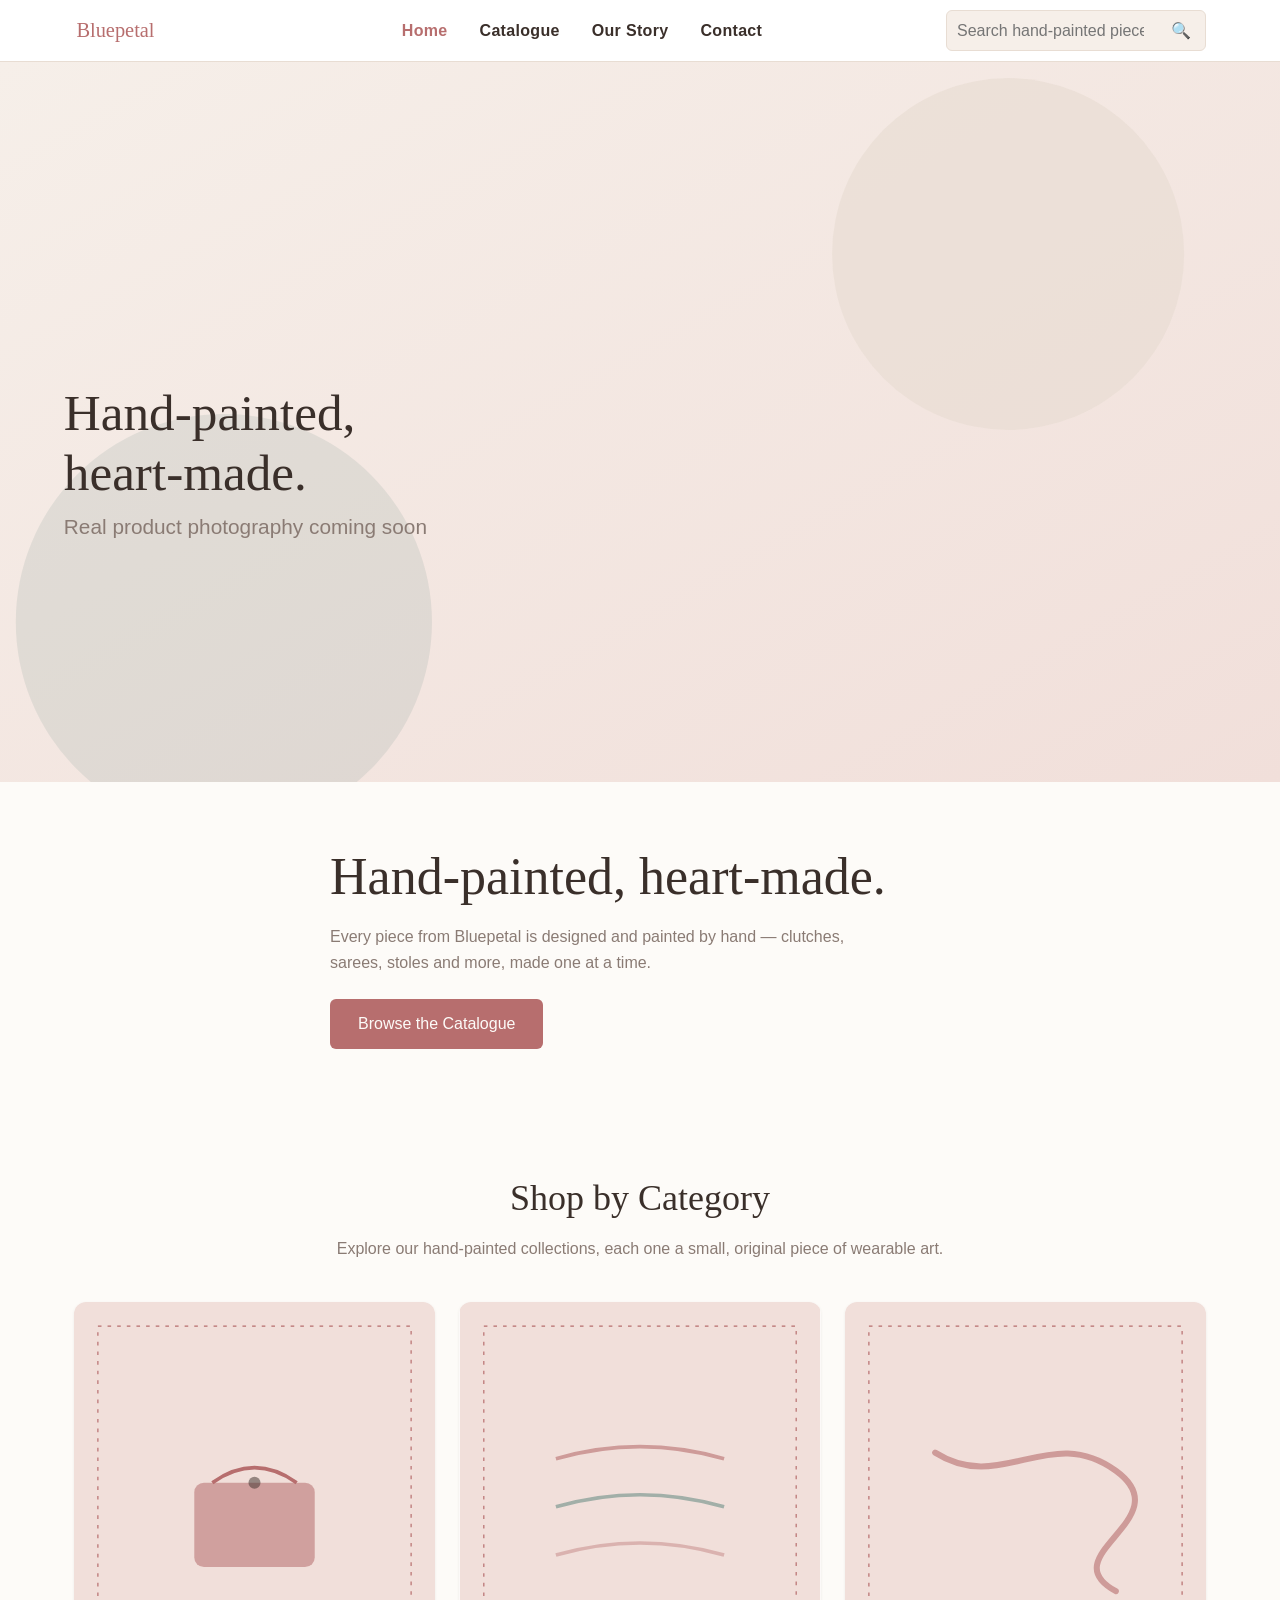
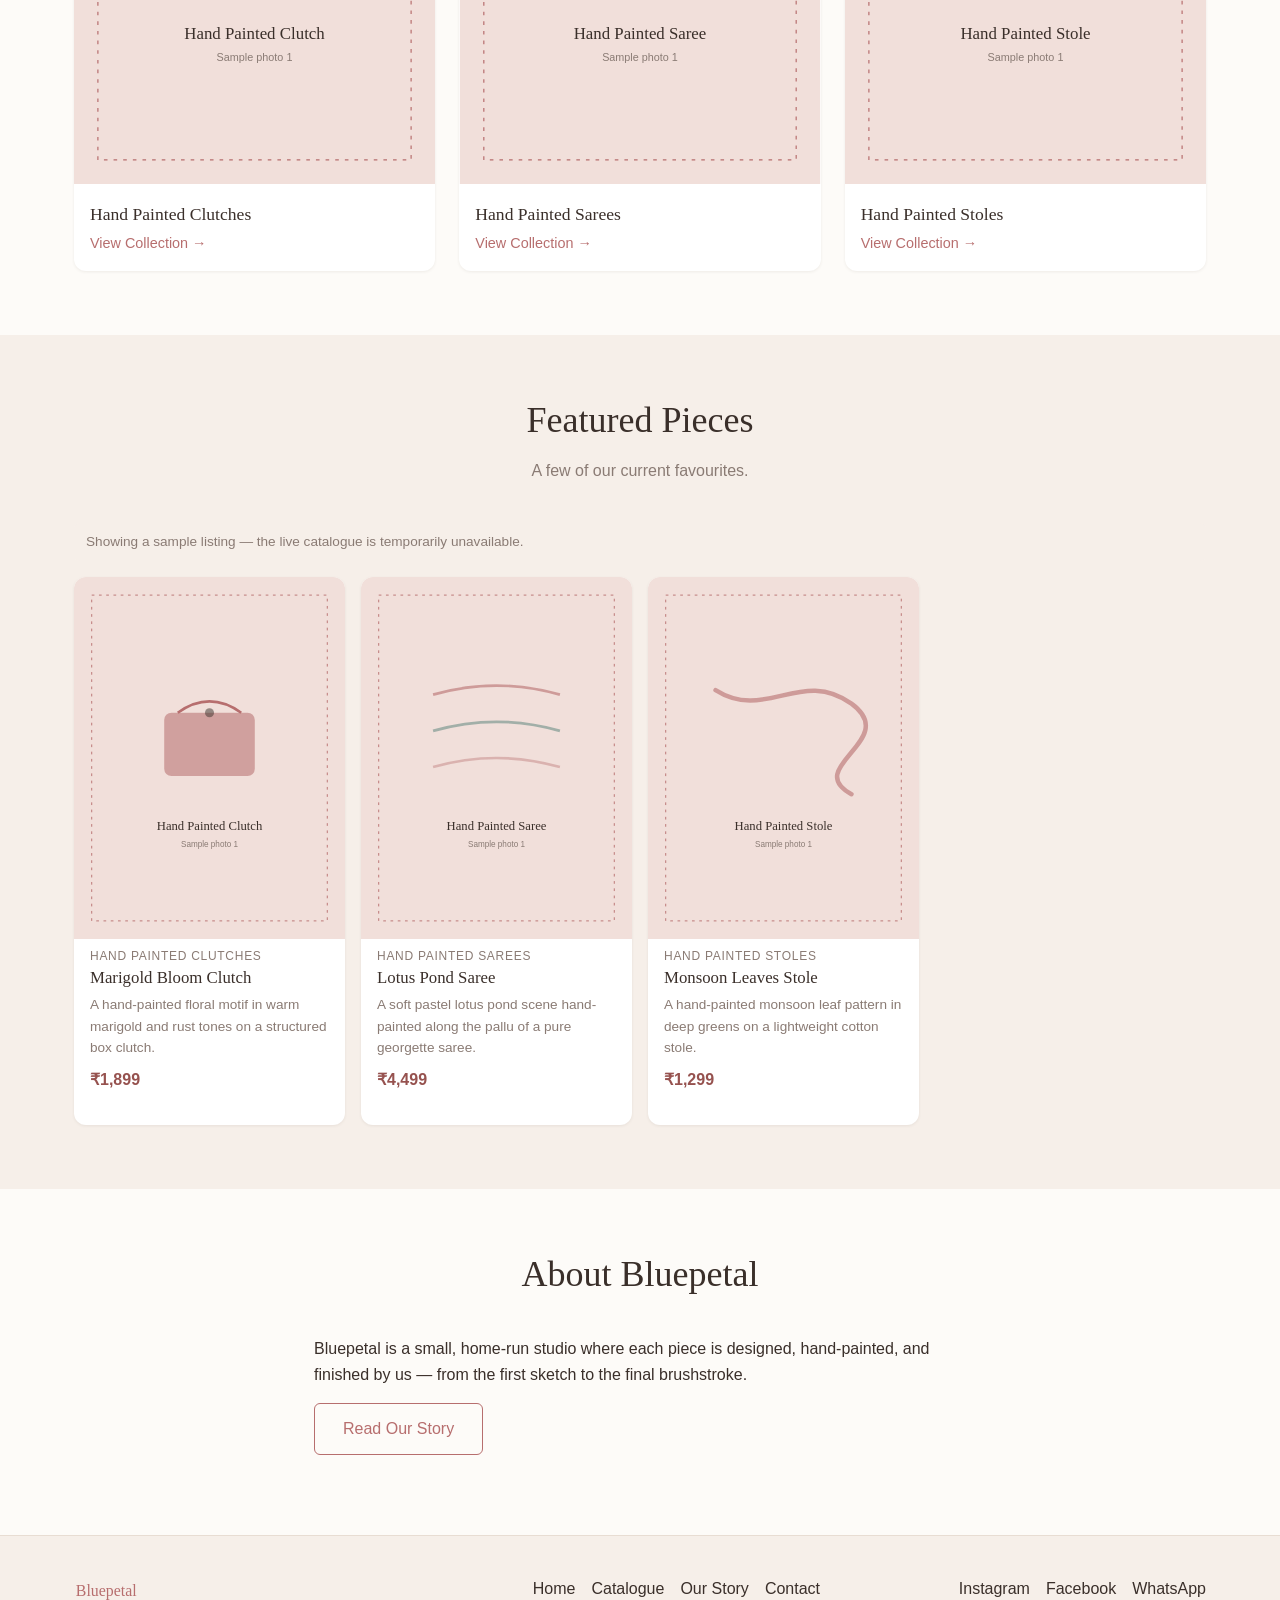
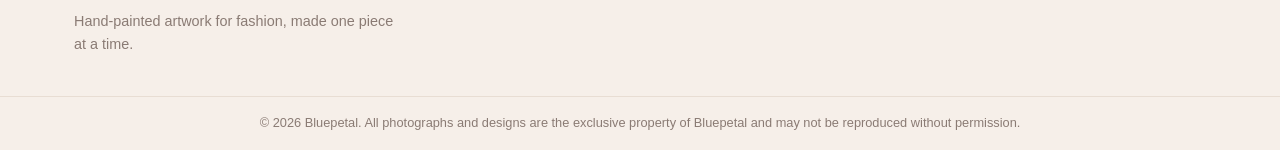
==== index.html @ b71a61c0 "Build v1 static site: catalogue, About/Contact, SEO, GitHub Pages setup Adds a mobile-first, plain H" ====
<!DOCTYPE html>
<html lang="en">
<head>
  <meta charset="UTF-8" />
  <meta name="viewport" content="width=device-width, initial-scale=1.0" />
  <title>Bluepetal | Hand-Painted Fashion Artwork &amp; Accessories</title>
  <meta name="description" content="Bluepetal creates hand-painted fashion artwork — clutches, sarees, stoles and more — each piece designed and painted by hand. Browse our catalogue." />
  <meta name="keywords" content="hand painted clutches, hand painted sarees, hand painted stoles, hand painted fashion accessories, hand painted bags India, artisan fashion artwork, Bluepetal" />
  <link rel="canonical" href="https://bluepetals.co.in/" />
  <link rel="icon" href="images/logo-placeholder.svg" type="image/svg+xml" />

  <meta property="og:type" content="website" />
  <meta property="og:title" content="Bluepetal | Hand-Painted Fashion Artwork & Accessories" />
  <meta property="og:description" content="Hand-painted clutches, sarees, stoles and more — each piece designed and painted by hand." />
  <meta property="og:image" content="https://bluepetals.co.in/images/hero-placeholder.svg" />
  <meta property="og:url" content="https://bluepetals.co.in/" />
  <meta name="twitter:card" content="summary_large_image" />

  <link rel="stylesheet" href="css/variables.css" />
  <link rel="stylesheet" href="css/base.css" />
  <link rel="stylesheet" href="css/components.css" />
</head>
<body>
  <header class="site-header">
    <div class="container site-header__inner">
      <a class="brand" href="index.html">
        <img src="images/logo-placeholder.svg" alt="Bluepetal" class="brand__logo" />
      </a>
      <form class="header-search" data-header-search role="search">
        <label class="visually-hidden" for="header-search-input">Search products</label>
        <input id="header-search-input" name="q" type="search" placeholder="Search hand-painted pieces..." />
        <button type="submit" aria-label="Search">🔍</button>
      </form>
      <button type="button" class="nav-toggle" data-nav-toggle aria-expanded="false" aria-controls="primary-menu" aria-label="Toggle menu">
        <span></span><span></span><span></span>
      </button>
      <nav class="site-nav" aria-label="Primary">
        <ul id="primary-menu" class="nav-menu" data-nav-menu>
          <li><a href="index.html">Home</a></li>
          <li class="has-dropdown">
            <a href="catalogue.html">Catalogue</a>
            <ul data-category-menu class="dropdown"></ul>
          </li>
          <li><a href="about.html">Our Story</a></li>
          <li><a href="contact.html">Contact</a></li>
        </ul>
      </nav>
    </div>
  </header>

  <main>
    <section class="hero">
      <img src="images/hero-placeholder.svg" alt="Hand-painted fashion artwork by Bluepetal" class="hero__image" />
      <div class="container hero__content">
        <h1>Hand-painted, heart-made.</h1>
        <p>Every piece from Bluepetal is designed and painted by hand — clutches, sarees, stoles and more, made one at a time.</p>
        <a class="btn" href="catalogue.html">Browse the Catalogue</a>
      </div>
    </section>

    <section class="section">
      <div class="container">
        <div class="section-heading">
          <h2>Shop by Category</h2>
          <p>Explore our hand-painted collections, each one a small, original piece of wearable art.</p>
        </div>
        <div class="category-tiles" data-category-tiles></div>
      </div>
    </section>

    <section class="section section--alt">
      <div class="container">
        <div class="section-heading">
          <h2>Featured Pieces</h2>
          <p>A few of our current favourites.</p>
        </div>
        <p class="data-notice" data-notice hidden></p>
        <div class="product-grid" data-featured-grid></div>
      </div>
    </section>

    <section class="section">
      <div class="container story">
        <div class="section-heading">
          <h2>About Bluepetal</h2>
        </div>
        <p>Bluepetal is a small, home-run studio where each piece is designed, hand-painted, and finished by us — from the first sketch to the final brushstroke.</p>
        <p><a class="btn btn--outline" href="about.html">Read Our Story</a></p>
      </div>
    </section>
  </main>

  <footer class="site-footer">
    <div class="container site-footer__inner">
      <div>
        <img src="images/logo-placeholder.svg" alt="Bluepetal" class="footer-logo" />
        <p class="site-footer__tagline">Hand-painted artwork for fashion, made one piece at a time.</p>
      </div>
      <nav class="site-footer__links" aria-label="Footer">
        <a href="index.html">Home</a>
        <a href="catalogue.html">Catalogue</a>
        <a href="about.html">Our Story</a>
        <a href="contact.html">Contact</a>
      </nav>
      <div class="site-footer__social">
        <a data-site-instagram href="#" target="_blank" rel="noopener">Instagram</a>
        <a data-site-facebook href="#" target="_blank" rel="noopener">Facebook</a>
        <a data-site-whatsapp href="#" target="_blank" rel="noopener">WhatsApp</a>
      </div>
    </div>
    <p class="site-footer__copyright">&copy; <span data-site-year></span> Bluepetal. All photographs and designs are the exclusive property of Bluepetal and may not be reproduced without permission.</p>
  </footer>

  <script type="module" src="js/nav.js"></script>
  <script type="module" src="js/home.js"></script>
  <script type="module" src="js/lightbox.js"></script>
</body>
</html>
---- css/variables.css ----
:root {
  /* Backgrounds */
  --color-bg: #fdfbf8;
  --color-bg-alt: #f6efe9;
  --color-surface: #ffffff;

  /* Text */
  --color-text: #3a2f2a;
  --color-text-muted: #8a7b74;
  --color-text-inverse: #fdfbf8;

  /* Accent (swap these once the real logo/colors arrive) */
  --color-primary: #b76e6e;
  --color-primary-dark: #96524f;
  --color-primary-light: #f1dfda;
  --color-accent: #6f8f87;

  /* Borders / shadows */
  --color-border: #e8ddd3;
  --shadow-sm: 0 1px 3px rgba(58, 47, 42, 0.08);
  --shadow-md: 0 4px 16px rgba(58, 47, 42, 0.12);

  /* Typography */
  --font-heading: Georgia, 'Playfair Display', 'Times New Roman', serif;
  --font-body: -apple-system, BlinkMacSystemFont, 'Segoe UI', Roboto, sans-serif;

  /* Spacing / layout */
  --radius-sm: 6px;
  --radius-md: 12px;
  --container-max-width: 1180px;
  --gap-xs: 0.5rem;
  --gap-sm: 1rem;
  --gap-md: 1.5rem;
  --gap-lg: 2.5rem;
  --gap-xl: 4rem;

  /* Breakpoints are documented here for reference only — CSS custom
     properties cannot be used inside @media conditions.
     tablet: 600px, desktop: 1024px */
}
---- css/base.css ----
*,
*::before,
*::after {
  box-sizing: border-box;
}

html {
  -webkit-text-size-adjust: 100%;
}

body {
  margin: 0;
  background: var(--color-bg);
  color: var(--color-text);
  font-family: var(--font-body);
  line-height: 1.6;
  -webkit-font-smoothing: antialiased;
}

h1,
h2,
h3,
h4 {
  font-family: var(--font-heading);
  font-weight: 400;
  line-height: 1.2;
  margin: 0 0 var(--gap-sm);
  color: var(--color-text);
}

h1 {
  font-size: clamp(2rem, 5vw, 3.25rem);
}

h2 {
  font-size: clamp(1.5rem, 3.5vw, 2.25rem);
}

h3 {
  font-size: 1.25rem;
}

p {
  margin: 0 0 var(--gap-sm);
}

a {
  color: inherit;
  text-decoration: none;
}

img {
  max-width: 100%;
  display: block;
}

ul {
  list-style: none;
  margin: 0;
  padding: 0;
}

button {
  font: inherit;
  cursor: pointer;
  background: none;
  border: none;
  color: inherit;
}

input,
select,
textarea {
  font: inherit;
}

.container {
  width: 100%;
  max-width: var(--container-max-width);
  margin: 0 auto;
  padding: 0 var(--gap-sm);
}

.visually-hidden {
  position: absolute;
  width: 1px;
  height: 1px;
  padding: 0;
  margin: -1px;
  overflow: hidden;
  clip: rect(0, 0, 0, 0);
  white-space: nowrap;
  border: 0;
}

.section {
  padding: var(--gap-xl) 0;
}

.section--alt {
  background: var(--color-bg-alt);
}

.section-heading {
  text-align: center;
  margin-bottom: var(--gap-lg);
}

.section-heading p {
  color: var(--color-text-muted);
  max-width: 640px;
  margin: 0 auto;
}

.btn {
  display: inline-block;
  padding: 0.75rem 1.75rem;
  border-radius: var(--radius-sm);
  background: var(--color-primary);
  color: var(--color-text-inverse);
  font-family: var(--font-body);
  transition: background-color 0.15s ease;
}

.btn:hover,
.btn:focus-visible {
  background: var(--color-primary-dark);
}

.btn--outline {
  background: transparent;
  border: 1px solid var(--color-primary);
  color: var(--color-primary);
}

.btn--outline:hover,
.btn--outline:focus-visible {
  background: var(--color-primary-light);
  color: var(--color-text);
}

main {
  min-height: 60vh;
}

@media (min-width: 600px) {
  .container {
    padding: 0 var(--gap-md);
  }
}
---- css/components.css ----
/* ---------- Header / Nav ---------- */
.site-header {
  border-bottom: 1px solid var(--color-border);
  background: var(--color-surface);
  position: sticky;
  top: 0;
  z-index: 20;
}

.site-header__inner {
  display: flex;
  align-items: center;
  justify-content: space-between;
  gap: var(--gap-sm);
  padding-top: var(--gap-xs);
  padding-bottom: var(--gap-xs);
  flex-wrap: wrap;
}

.brand__logo {
  height: 36px;
  width: auto;
}

.nav-toggle {
  display: flex;
  flex-direction: column;
  gap: 4px;
  padding: 8px;
  order: 2;
}

.nav-toggle span {
  width: 22px;
  height: 2px;
  background: var(--color-text);
  display: block;
}

.site-nav {
  order: 3;
  width: 100%;
}

.nav-menu {
  display: none;
  flex-direction: column;
  gap: var(--gap-xs);
  padding-top: var(--gap-xs);
}

.nav-menu.is-open {
  display: flex;
}

.nav-menu > li > a {
  display: block;
  padding: 0.6rem 0.25rem;
  font-weight: 600;
  letter-spacing: 0.02em;
}

.nav-menu a.is-active {
  color: var(--color-primary);
}

.nav-menu .dropdown {
  padding-left: var(--gap-sm);
  display: flex;
  flex-direction: column;
  gap: 2px;
}

.nav-menu .dropdown a {
  font-weight: 400;
  color: var(--color-text-muted);
  padding: 0.35rem 0;
}

.header-search {
  order: 1;
  display: flex;
  align-items: center;
  gap: 4px;
  flex: 1 1 auto;
  max-width: 260px;
  border: 1px solid var(--color-border);
  border-radius: var(--radius-sm);
  padding: 0.35rem 0.5rem;
  background: var(--color-bg-alt);
}

.header-search input {
  border: none;
  background: none;
  width: 100%;
  outline: none;
}

.header-search button {
  flex: none;
}

/* ---------- Hero ---------- */
.hero {
  position: relative;
}

.hero__image {
  width: 100%;
  aspect-ratio: 16 / 9;
  object-fit: cover;
}

.hero__content {
  padding: var(--gap-lg) 0;
  text-align: center;
}

.hero__content p {
  color: var(--color-text-muted);
  max-width: 520px;
  margin: 0 auto var(--gap-md);
}

/* ---------- Category tiles ---------- */
.category-tiles {
  display: grid;
  grid-template-columns: 1fr;
  gap: var(--gap-md);
}

.category-tile {
  position: relative;
  border-radius: var(--radius-md);
  overflow: hidden;
  box-shadow: var(--shadow-sm);
  background: var(--color-surface);
  display: block;
}

.category-tile img {
  width: 100%;
  aspect-ratio: 3 / 4;
  object-fit: cover;
}

.category-tile__label {
  display: block;
  font-family: var(--font-heading);
  font-size: 1.1rem;
  padding: var(--gap-sm) var(--gap-sm) 0.25rem;
}

.category-tile__cta {
  display: block;
  padding: 0 var(--gap-sm) var(--gap-sm);
  color: var(--color-primary);
  font-size: 0.9rem;
}

/* ---------- Product grid / cards ---------- */
.product-grid {
  display: grid;
  grid-template-columns: repeat(2, 1fr);
  gap: var(--gap-sm);
}

.product-card {
  background: var(--color-surface);
  border-radius: var(--radius-md);
  overflow: hidden;
  box-shadow: var(--shadow-sm);
  display: flex;
  flex-direction: column;
}

.product-card__image-btn {
  display: block;
  width: 100%;
  padding: 0;
  position: relative;
}

.product-card__image {
  width: 100%;
  aspect-ratio: 3 / 4;
  object-fit: cover;
}

.product-card__badge {
  position: absolute;
  top: var(--gap-xs);
  right: var(--gap-xs);
  background: var(--color-text);
  color: var(--color-text-inverse);
  font-size: 0.7rem;
  padding: 0.2rem 0.5rem;
  border-radius: var(--radius-sm);
}

.product-card__body {
  padding: var(--gap-xs) var(--gap-sm) var(--gap-sm);
  flex: 1;
  display: flex;
  flex-direction: column;
}

.product-card__category {
  font-size: 0.75rem;
  text-transform: uppercase;
  letter-spacing: 0.06em;
  color: var(--color-text-muted);
  margin-bottom: 0.15rem;
}

.product-card__title {
  font-family: var(--font-heading);
  font-size: 1.05rem;
  margin: 0 0 0.35rem;
}

.product-card__desc {
  font-size: 0.85rem;
  color: var(--color-text-muted);
  margin-bottom: 0.5rem;
}

.product-card__price {
  margin-top: auto;
  font-weight: 600;
  color: var(--color-primary-dark);
}

.empty-state {
  grid-column: 1 / -1;
  text-align: center;
  color: var(--color-text-muted);
  padding: var(--gap-lg) 0;
}

/* ---------- Catalogue controls ---------- */
.catalogue-controls {
  display: flex;
  flex-direction: column;
  gap: var(--gap-sm);
  margin-bottom: var(--gap-md);
}

.catalogue-search {
  display: flex;
  border: 1px solid var(--color-border);
  border-radius: var(--radius-sm);
  padding: 0.6rem 0.9rem;
  background: var(--color-surface);
}

.catalogue-search input {
  border: none;
  outline: none;
  width: 100%;
  background: none;
}

.category-chips {
  display: flex;
  flex-wrap: wrap;
  gap: 0.5rem;
}

.chip {
  border: 1px solid var(--color-border);
  border-radius: 999px;
  padding: 0.4rem 0.9rem;
  font-size: 0.85rem;
  background: var(--color-surface);
}

.chip.is-active {
  background: var(--color-primary);
  border-color: var(--color-primary);
  color: var(--color-text-inverse);
}

.data-notice {
  font-size: 0.85rem;
  color: var(--color-text-muted);
  background: var(--color-bg-alt);
  border-radius: var(--radius-sm);
  padding: 0.5rem 0.75rem;
  margin-bottom: var(--gap-sm);
}

.data-notice[hidden] {
  display: none;
}

/* ---------- About page ---------- */
.story {
  max-width: 700px;
  margin: 0 auto;
}

.story p {
  margin-bottom: var(--gap-sm);
}

/* ---------- Contact page ---------- */
.contact-list {
  display: flex;
  flex-direction: column;
  gap: var(--gap-sm);
}

.contact-list a {
  color: var(--color-primary-dark);
  font-weight: 600;
}

/* ---------- Footer ---------- */
.site-footer {
  background: var(--color-bg-alt);
  border-top: 1px solid var(--color-border);
  padding-top: var(--gap-lg);
}

.site-footer__inner {
  display: flex;
  flex-direction: column;
  gap: var(--gap-md);
  padding-bottom: var(--gap-md);
}

.footer-logo {
  height: 28px;
  margin-bottom: 0.4rem;
}

.site-footer__tagline {
  color: var(--color-text-muted);
  font-size: 0.9rem;
  max-width: 320px;
}

.site-footer__links,
.site-footer__social {
  display: flex;
  flex-wrap: wrap;
  gap: var(--gap-sm);
}

.site-footer__copyright {
  border-top: 1px solid var(--color-border);
  text-align: center;
  font-size: 0.8rem;
  color: var(--color-text-muted);
  padding: var(--gap-sm);
  margin: 0;
}

/* ---------- Lightbox ---------- */
.lightbox {
  position: fixed;
  inset: 0;
  background: rgba(20, 15, 13, 0.85);
  display: flex;
  align-items: center;
  justify-content: center;
  z-index: 100;
  padding: var(--gap-md);
}

.lightbox[hidden] {
  display: none;
}

.lightbox__image {
  max-width: 100%;
  max-height: 85vh;
  border-radius: var(--radius-sm);
}

.lightbox__close {
  position: absolute;
  top: var(--gap-sm);
  right: var(--gap-sm);
  color: #fff;
  font-size: 2rem;
  line-height: 1;
  padding: 0.25rem 0.75rem;
}

body.lightbox-open {
  overflow: hidden;
}

/* ---------- Tablet ---------- */
@media (min-width: 600px) {
  .site-header__inner {
    flex-wrap: nowrap;
  }

  .nav-toggle {
    display: none;
  }

  .site-nav {
    order: 2;
    width: auto;
  }

  .nav-menu {
    display: flex !important;
    flex-direction: row;
    gap: var(--gap-md);
    padding-top: 0;
    position: static;
  }

  .nav-menu > li {
    position: relative;
  }

  .nav-menu .dropdown {
    display: none;
    position: absolute;
    top: 100%;
    left: 0;
    background: var(--color-surface);
    box-shadow: var(--shadow-md);
    border-radius: var(--radius-sm);
    padding: var(--gap-xs);
    min-width: 200px;
  }

  .nav-menu li.has-dropdown:hover .dropdown,
  .nav-menu li.has-dropdown:focus-within .dropdown {
    display: flex;
  }

  .header-search {
    order: 3;
  }

  .category-tiles {
    grid-template-columns: repeat(3, 1fr);
  }

  .product-grid {
    grid-template-columns: repeat(3, 1fr);
  }

  .catalogue-controls {
    flex-direction: row;
    align-items: center;
    justify-content: space-between;
  }

  .catalogue-search {
    max-width: 320px;
  }

  .site-footer__inner {
    flex-direction: row;
    justify-content: space-between;
  }
}

/* ---------- Desktop ---------- */
@media (min-width: 1024px) {
  .product-grid {
    grid-template-columns: repeat(4, 1fr);
  }

  .hero__content {
    text-align: left;
    max-width: 620px;
    padding: var(--gap-xl) 0;
  }

  .hero__content p {
    margin-left: 0;
  }
}
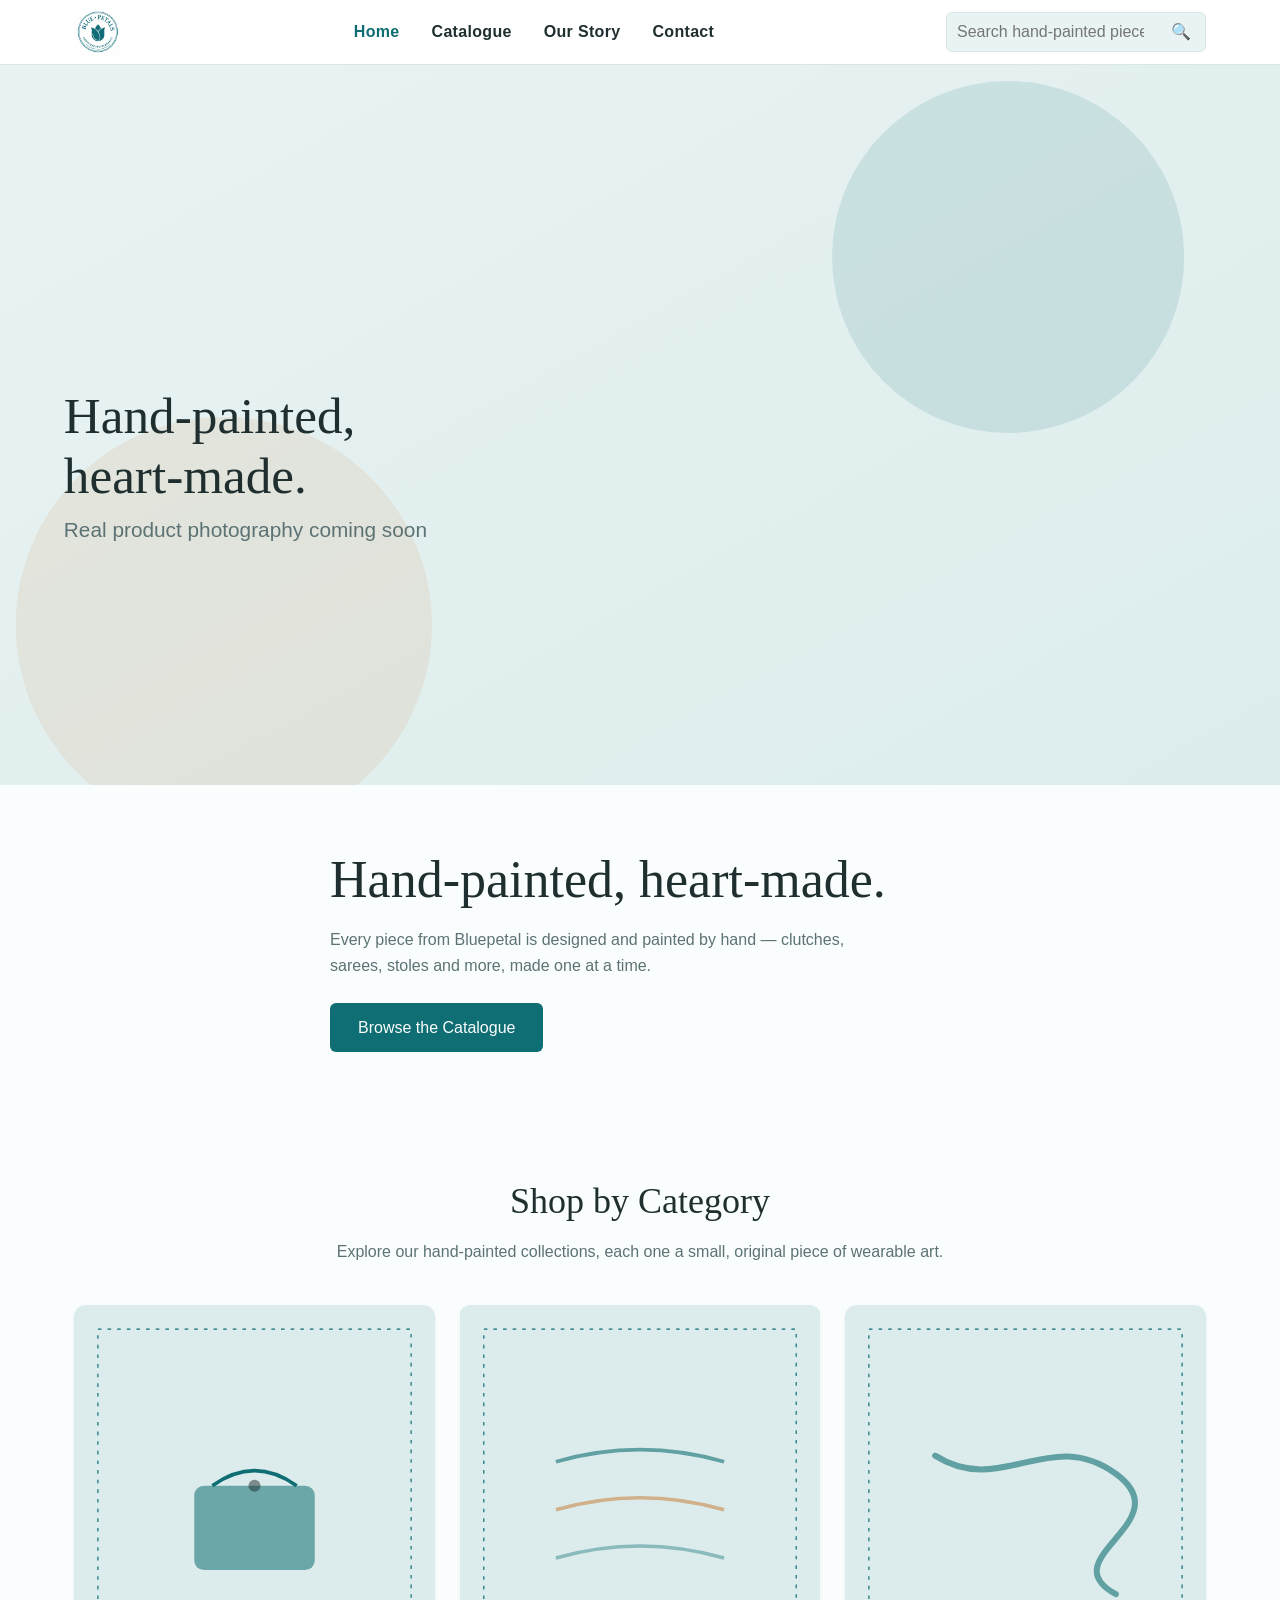
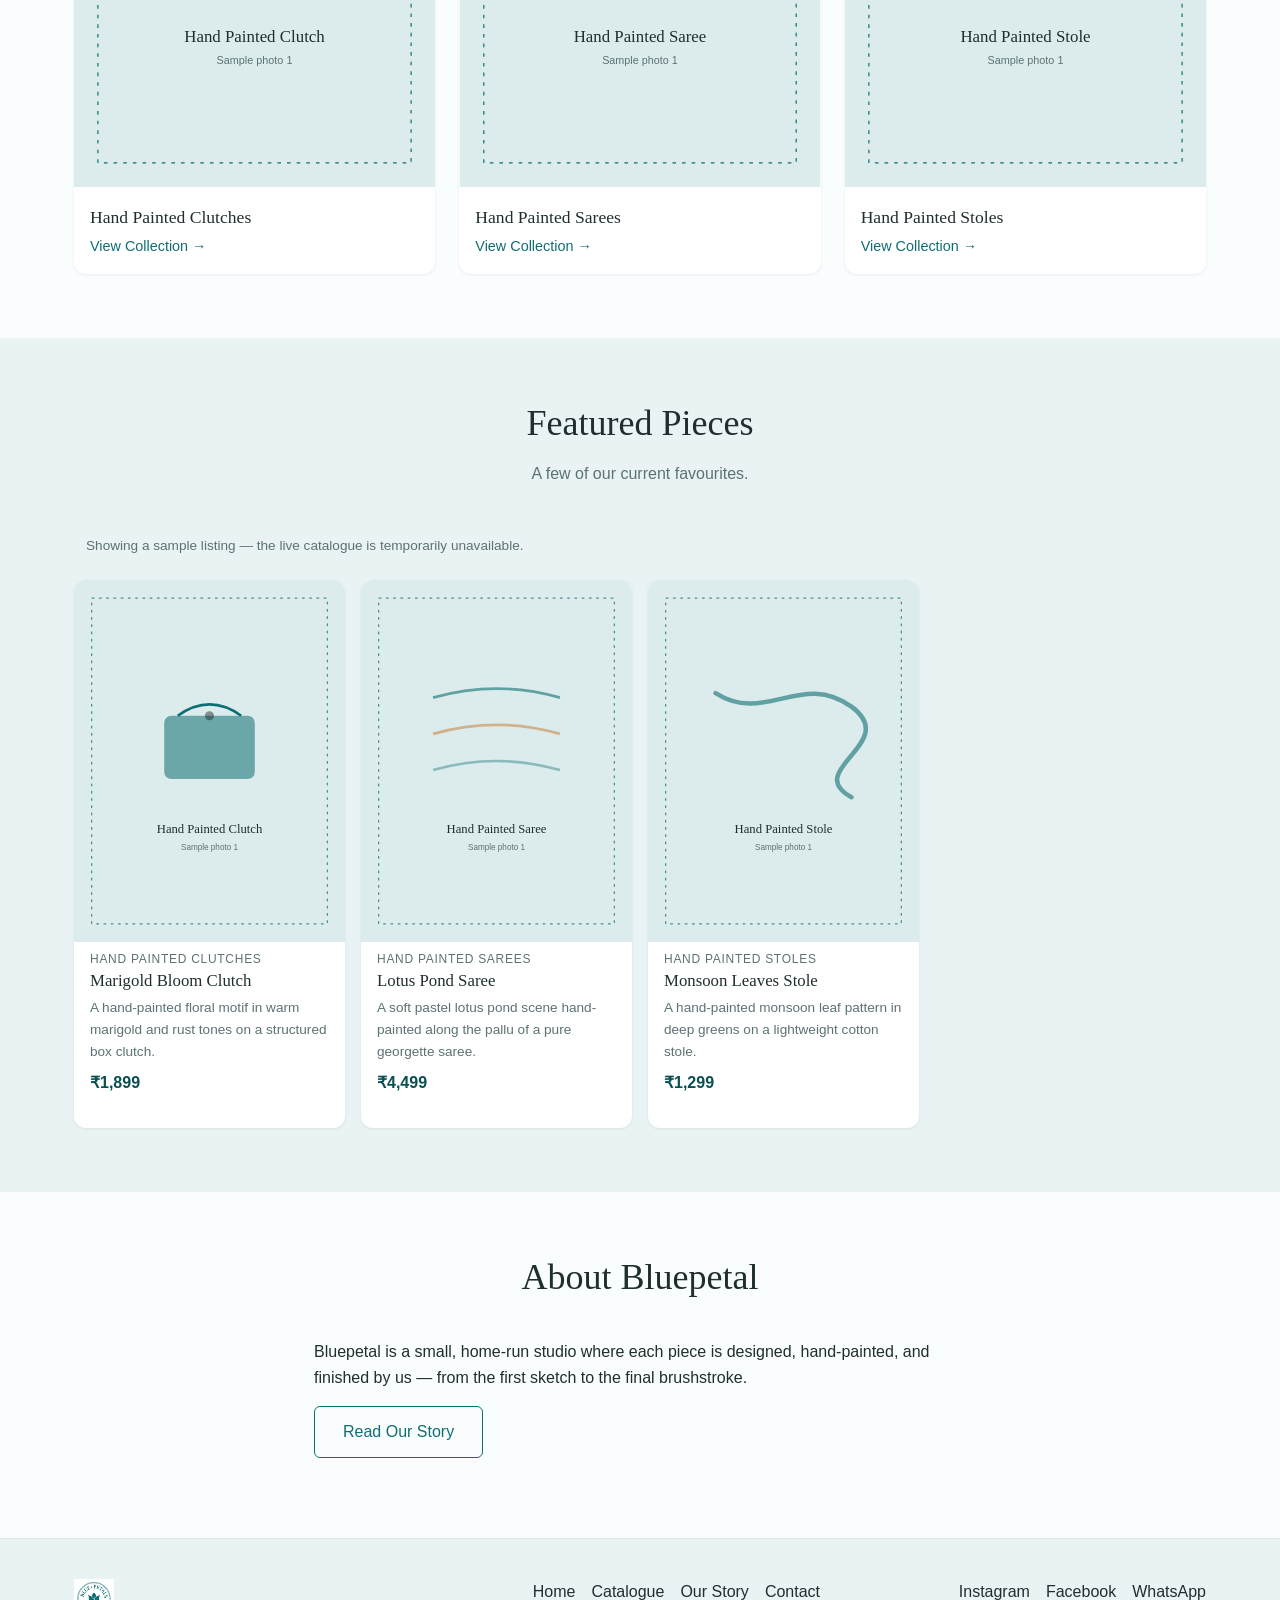
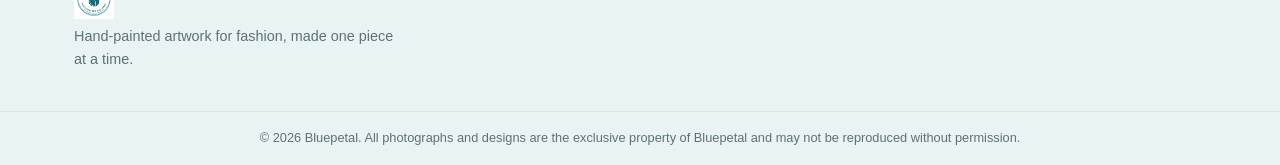
==== commit f131552b: "Add real logo and match theme to its teal palette Replaces images/logo-placeholder.svg with the actu" ====
--- a/index.html
+++ b/index.html
@@ -7,7 +7,7 @@
   <meta name="description" content="Bluepetal creates hand-painted fashion artwork — clutches, sarees, stoles and more — each piece designed and painted by hand. Browse our catalogue." />
   <meta name="keywords" content="hand painted clutches, hand painted sarees, hand painted stoles, hand painted fashion accessories, hand painted bags India, artisan fashion artwork, Bluepetal" />
   <link rel="canonical" href="https://bluepetals.co.in/" />
-  <link rel="icon" href="images/logo-placeholder.svg" type="image/svg+xml" />
+  <link rel="icon" href="images/logo.webp" type="image/webp" />
 
   <meta property="og:type" content="website" />
   <meta property="og:title" content="Bluepetal | Hand-Painted Fashion Artwork & Accessories" />
@@ -24,7 +24,7 @@
   <header class="site-header">
     <div class="container site-header__inner">
       <a class="brand" href="index.html">
-        <img src="images/logo-placeholder.svg" alt="Bluepetal" class="brand__logo" />
+        <img src="images/logo.webp" alt="Bluepetal" class="brand__logo" />
       </a>
       <form class="header-search" data-header-search role="search">
         <label class="visually-hidden" for="header-search-input">Search products</label>
@@ -93,7 +93,7 @@
   <footer class="site-footer">
     <div class="container site-footer__inner">
       <div>
-        <img src="images/logo-placeholder.svg" alt="Bluepetal" class="footer-logo" />
+        <img src="images/logo.webp" alt="Bluepetal" class="footer-logo" />
         <p class="site-footer__tagline">Hand-painted artwork for fashion, made one piece at a time.</p>
       </div>
       <nav class="site-footer__links" aria-label="Footer">
--- a/css/variables.css
+++ b/css/variables.css
@@ -1,24 +1,25 @@
 :root {
   /* Backgrounds */
-  --color-bg: #fdfbf8;
-  --color-bg-alt: #f6efe9;
+  --color-bg: #fafdfd;
+  --color-bg-alt: #eaf3f3;
   --color-surface: #ffffff;
 
   /* Text */
-  --color-text: #3a2f2a;
-  --color-text-muted: #8a7b74;
-  --color-text-inverse: #fdfbf8;
+  --color-text: #1f2e2f;
+  --color-text-muted: #5c7274;
+  --color-text-inverse: #fafdfd;
 
-  /* Accent (swap these once the real logo/colors arrive) */
-  --color-primary: #b76e6e;
-  --color-primary-dark: #96524f;
-  --color-primary-light: #f1dfda;
-  --color-accent: #6f8f87;
+  /* Accent - matched to the Bluepetal logo's teal, with a warm gold as a
+     secondary accent for contrast (used sparingly). */
+  --color-primary: #0f6e73;
+  --color-primary-dark: #0a4f52;
+  --color-primary-light: #dcecec;
+  --color-accent: #c98a4b;
 
   /* Borders / shadows */
-  --color-border: #e8ddd3;
-  --shadow-sm: 0 1px 3px rgba(58, 47, 42, 0.08);
-  --shadow-md: 0 4px 16px rgba(58, 47, 42, 0.12);
+  --color-border: #d9e6e6;
+  --shadow-sm: 0 1px 3px rgba(10, 40, 41, 0.08);
+  --shadow-md: 0 4px 16px rgba(10, 40, 41, 0.12);
 
   /* Typography */
   --font-heading: Georgia, 'Playfair Display', 'Times New Roman', serif;
--- a/css/components.css
+++ b/css/components.css
@@ -18,7 +18,7 @@
 }
 
 .brand__logo {
-  height: 36px;
+  height: 48px;
   width: auto;
 }
 
@@ -332,7 +332,7 @@
 }
 
 .footer-logo {
-  height: 28px;
+  height: 40px;
   margin-bottom: 0.4rem;
 }
 
